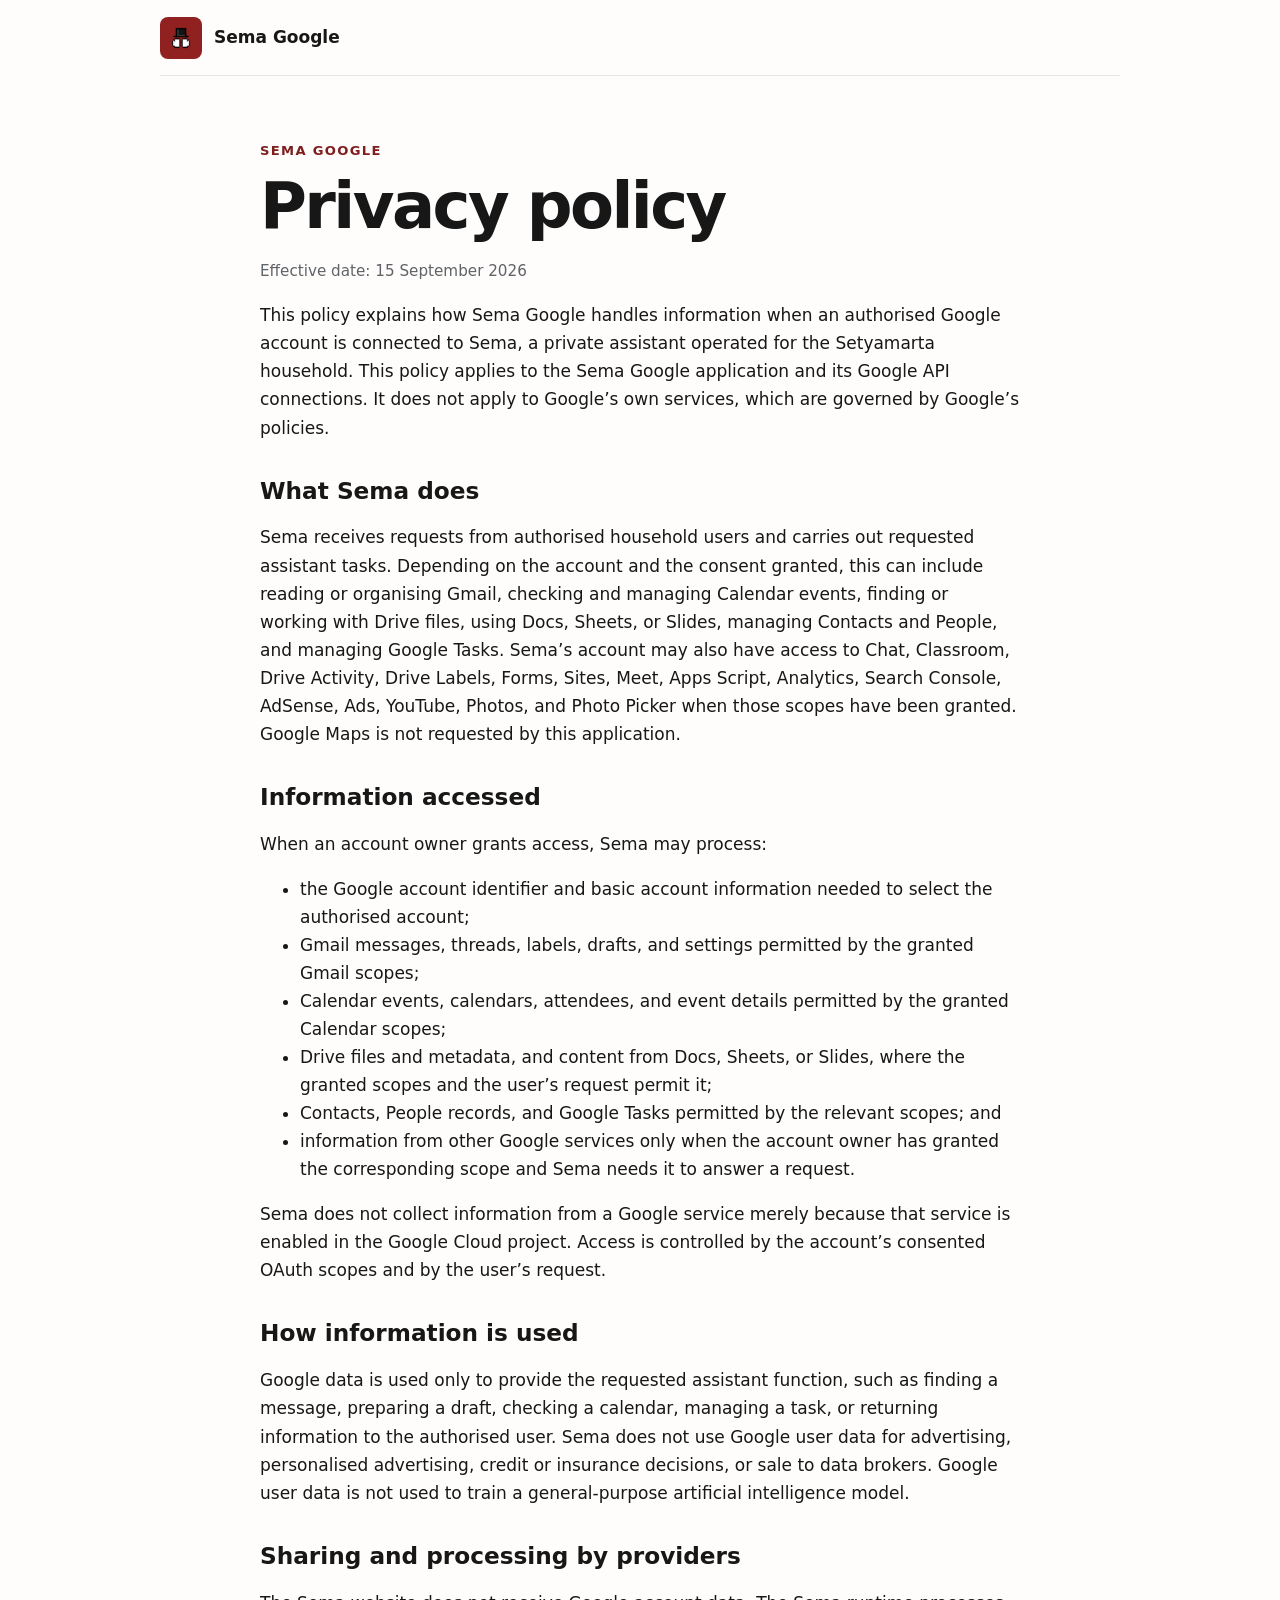
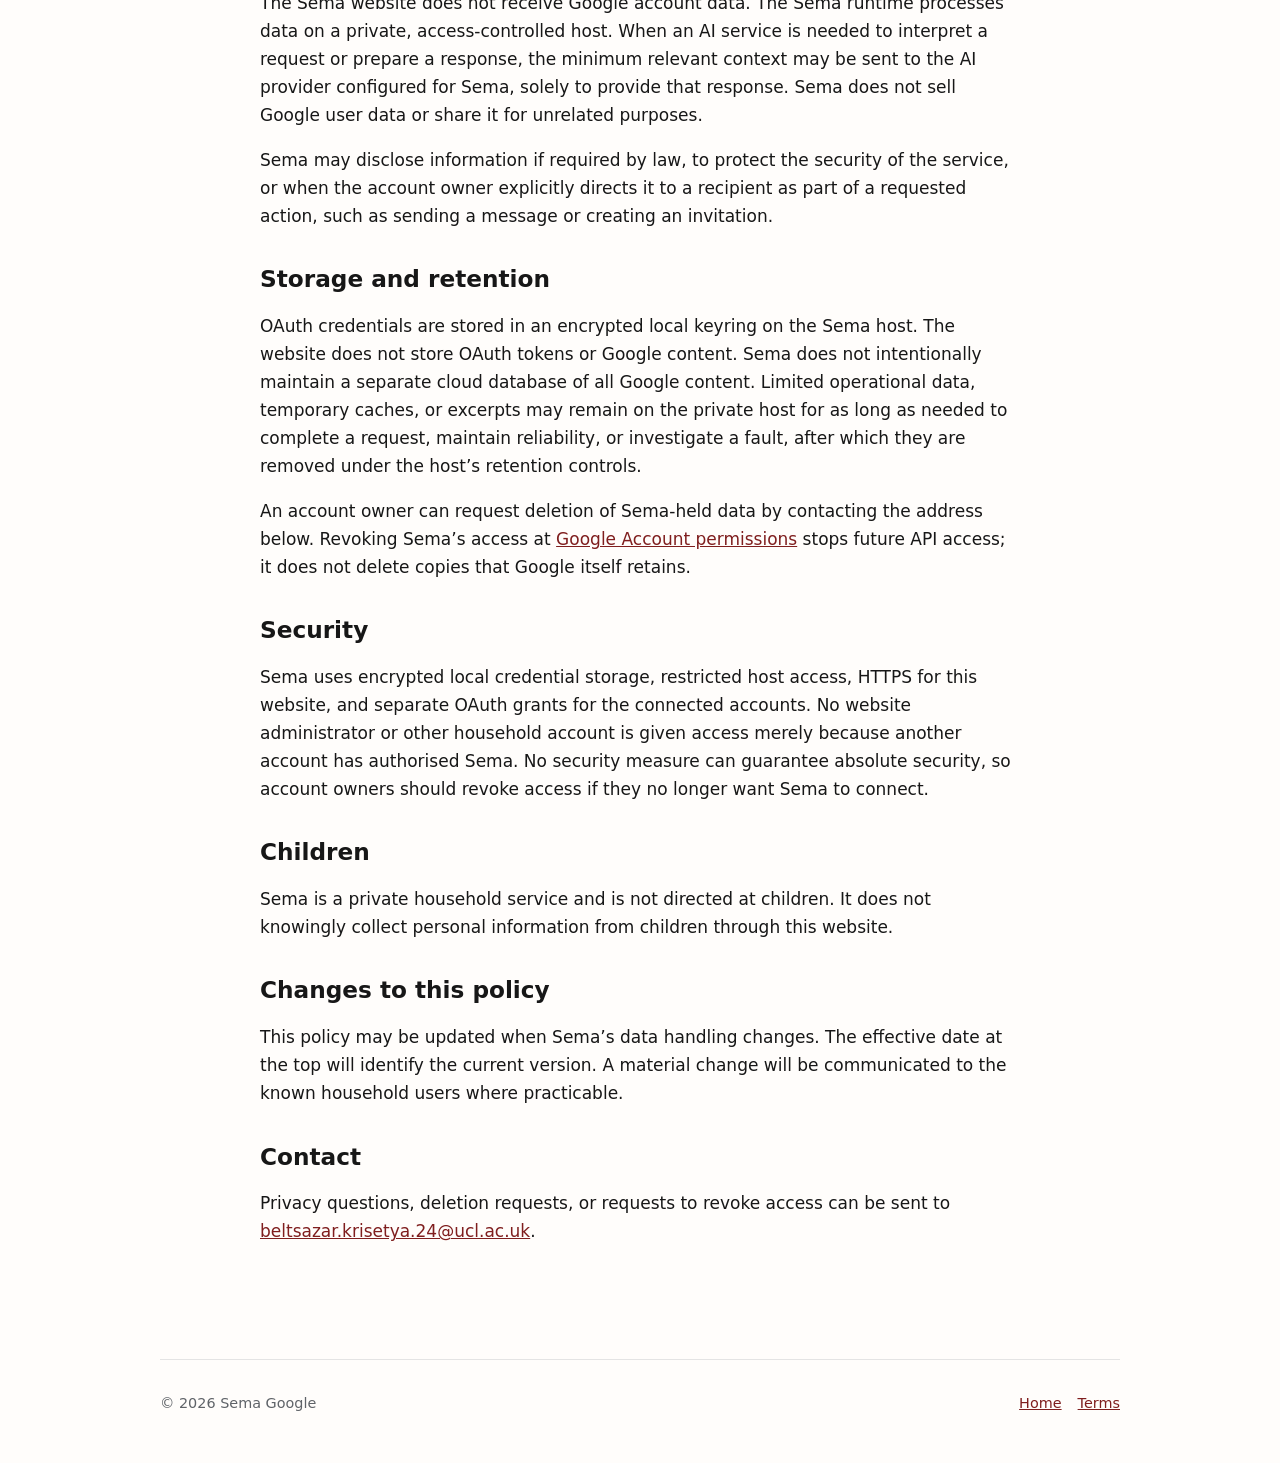
==== privacy.html @ 0a336ddd "Create Sema OAuth public information site" ====
<!doctype html>
<html lang="en-GB">
<head>
  <meta charset="utf-8">
  <meta name="viewport" content="width=device-width, initial-scale=1">
  <title>Privacy policy | Sema Google</title>
  <meta name="description" content="Privacy policy for Sema Google.">
  <link rel="icon" type="image/png" sizes="120x120" href="/sema-logo.png">
  <link rel="stylesheet" href="/styles.css">
</head>
<body>
  <header class="site-header">
    <a class="brand" href="/" aria-label="Sema Google home">
      <img src="/sema-logo.png" alt="Sema logo">
      <span>Sema Google</span>
    </a>
  </header>

  <main class="document">
    <p class="eyebrow">Sema Google</p>
    <h1>Privacy policy</h1>
    <p class="updated">Effective date: 15 September 2026</p>

    <p>This policy explains how Sema Google handles information when an authorised Google account is connected to Sema, a private assistant operated for the Setyamarta household. This policy applies to the Sema Google application and its Google API connections. It does not apply to Google’s own services, which are governed by Google’s policies.</p>

    <h2>What Sema does</h2>
    <p>Sema receives requests from authorised household users and carries out requested assistant tasks. Depending on the account and the consent granted, this can include reading or organising Gmail, checking and managing Calendar events, finding or working with Drive files, using Docs, Sheets, or Slides, managing Contacts and People, and managing Google Tasks. Sema’s account may also have access to Chat, Classroom, Drive Activity, Drive Labels, Forms, Sites, Meet, Apps Script, Analytics, Search Console, AdSense, Ads, YouTube, Photos, and Photo Picker when those scopes have been granted. Google Maps is not requested by this application.</p>

    <h2>Information accessed</h2>
    <p>When an account owner grants access, Sema may process:</p>
    <ul>
      <li>the Google account identifier and basic account information needed to select the authorised account;</li>
      <li>Gmail messages, threads, labels, drafts, and settings permitted by the granted Gmail scopes;</li>
      <li>Calendar events, calendars, attendees, and event details permitted by the granted Calendar scopes;</li>
      <li>Drive files and metadata, and content from Docs, Sheets, or Slides, where the granted scopes and the user’s request permit it;</li>
      <li>Contacts, People records, and Google Tasks permitted by the relevant scopes; and</li>
      <li>information from other Google services only when the account owner has granted the corresponding scope and Sema needs it to answer a request.</li>
    </ul>
    <p>Sema does not collect information from a Google service merely because that service is enabled in the Google Cloud project. Access is controlled by the account’s consented OAuth scopes and by the user’s request.</p>

    <h2>How information is used</h2>
    <p>Google data is used only to provide the requested assistant function, such as finding a message, preparing a draft, checking a calendar, managing a task, or returning information to the authorised user. Sema does not use Google user data for advertising, personalised advertising, credit or insurance decisions, or sale to data brokers. Google user data is not used to train a general-purpose artificial intelligence model.</p>

    <h2>Sharing and processing by providers</h2>
    <p>The Sema website does not receive Google account data. The Sema runtime processes data on a private, access-controlled host. When an AI service is needed to interpret a request or prepare a response, the minimum relevant context may be sent to the AI provider configured for Sema, solely to provide that response. Sema does not sell Google user data or share it for unrelated purposes.</p>
    <p>Sema may disclose information if required by law, to protect the security of the service, or when the account owner explicitly directs it to a recipient as part of a requested action, such as sending a message or creating an invitation.</p>

    <h2>Storage and retention</h2>
    <p>OAuth credentials are stored in an encrypted local keyring on the Sema host. The website does not store OAuth tokens or Google content. Sema does not intentionally maintain a separate cloud database of all Google content. Limited operational data, temporary caches, or excerpts may remain on the private host for as long as needed to complete a request, maintain reliability, or investigate a fault, after which they are removed under the host’s retention controls.</p>
    <p>An account owner can request deletion of Sema-held data by contacting the address below. Revoking Sema’s access at <a href="https://myaccount.google.com/permissions">Google Account permissions</a> stops future API access; it does not delete copies that Google itself retains.</p>

    <h2>Security</h2>
    <p>Sema uses encrypted local credential storage, restricted host access, HTTPS for this website, and separate OAuth grants for the connected accounts. No website administrator or other household account is given access merely because another account has authorised Sema. No security measure can guarantee absolute security, so account owners should revoke access if they no longer want Sema to connect.</p>

    <h2>Children</h2>
    <p>Sema is a private household service and is not directed at children. It does not knowingly collect personal information from children through this website.</p>

    <h2>Changes to this policy</h2>
    <p>This policy may be updated when Sema’s data handling changes. The effective date at the top will identify the current version. A material change will be communicated to the known household users where practicable.</p>

    <h2>Contact</h2>
    <p>Privacy questions, deletion requests, or requests to revoke access can be sent to <a href="mailto:beltsazar.krisetya.24@ucl.ac.uk">beltsazar.krisetya.24@ucl.ac.uk</a>.</p>
  </main>

  <footer class="site-footer">
    <span>© 2026 Sema Google</span>
    <nav aria-label="Footer">
      <a href="/">Home</a>
      <a href="/terms.html">Terms</a>
    </nav>
  </footer>
</body>
</html>
---- styles.css ----
:root {
  color-scheme: light;
  --ink: #171717;
  --muted: #5f6368;
  --line: #e4e4e4;
  --paper: #fffdfb;
  --panel: #f7f3f1;
  --accent: #a92727;
  --accent-dark: #7f1e1e;
}

* { box-sizing: border-box; }

body {
  margin: 0;
  color: var(--ink);
  background: var(--paper);
  font: 17px/1.65 system-ui, -apple-system, BlinkMacSystemFont, "Segoe UI", sans-serif;
}

a { color: var(--accent-dark); }
a:hover { color: var(--accent); }

.site-header,
.site-footer,
main {
  width: min(960px, calc(100% - 2rem));
  margin-inline: auto;
}

.site-header {
  display: flex;
  align-items: center;
  min-height: 76px;
  border-bottom: 1px solid var(--line);
}

.brand {
  display: inline-flex;
  align-items: center;
  gap: .75rem;
  color: var(--ink);
  font-weight: 700;
  text-decoration: none;
}

.brand img { width: 42px; height: 42px; border-radius: 8px; }

.hero { padding: 5rem 0 3rem; max-width: 760px; }
.hero-logo { width: 120px; height: 120px; border-radius: 18px; margin-bottom: 1.5rem; }
.eyebrow { margin: 0 0 .5rem; color: var(--accent-dark); font-size: .82rem; font-weight: 750; letter-spacing: .1em; text-transform: uppercase; }
h1, h2 { line-height: 1.15; }
h1 { max-width: 720px; margin: 0 0 1rem; font-size: clamp(2.5rem, 7vw, 4.75rem); letter-spacing: -.04em; }
h2 { margin-top: 0; font-size: 1.45rem; }
.lead { max-width: 680px; font-size: 1.35rem; line-height: 1.45; }

.actions { display: flex; flex-wrap: wrap; gap: .75rem; margin-top: 2rem; }
.button {
  display: inline-block;
  padding: .65rem 1rem;
  border: 1px solid var(--accent-dark);
  border-radius: 999px;
  color: var(--accent-dark);
  text-decoration: none;
}
.button.primary { color: #fff; background: var(--accent-dark); }
.button:hover { color: #fff; background: var(--accent); }

.card {
  margin: 1rem 0;
  padding: 1.5rem;
  border: 1px solid var(--line);
  border-radius: 14px;
  background: var(--panel);
}

.document { max-width: 760px; padding: 4rem 0; }
.document h1 { font-size: clamp(2.3rem, 6vw, 4rem); }
.document h2 { margin-top: 2.25rem; }
.updated { color: var(--muted); font-size: .95rem; }

.site-footer {
  display: flex;
  justify-content: space-between;
  gap: 1rem;
  padding: 2rem 0 3rem;
  margin-top: 2rem;
  border-top: 1px solid var(--line);
  color: var(--muted);
  font-size: .9rem;
}
.site-footer nav { display: flex; gap: 1rem; }

@media (max-width: 600px) {
  body { font-size: 16px; }
  .hero { padding-top: 3.5rem; }
  .site-footer { display: block; }
  .site-footer nav { margin-top: .75rem; }
}
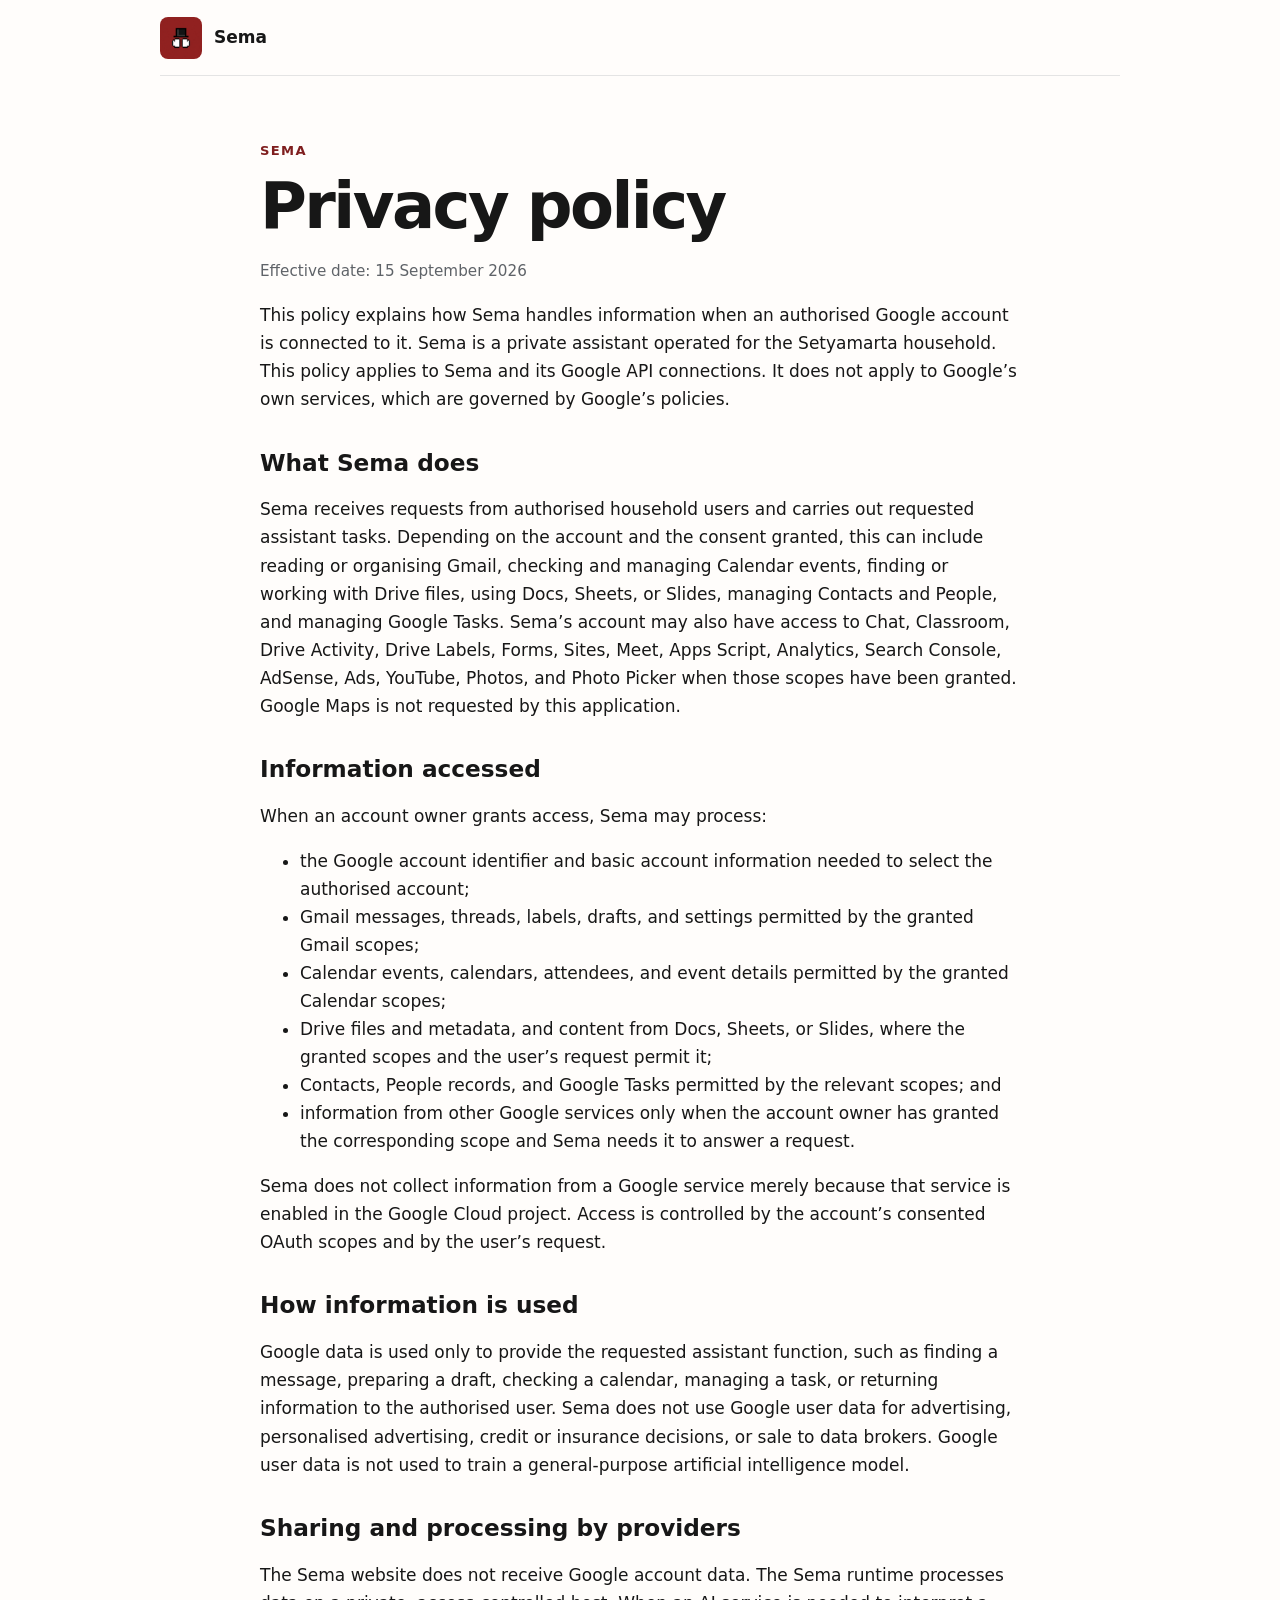
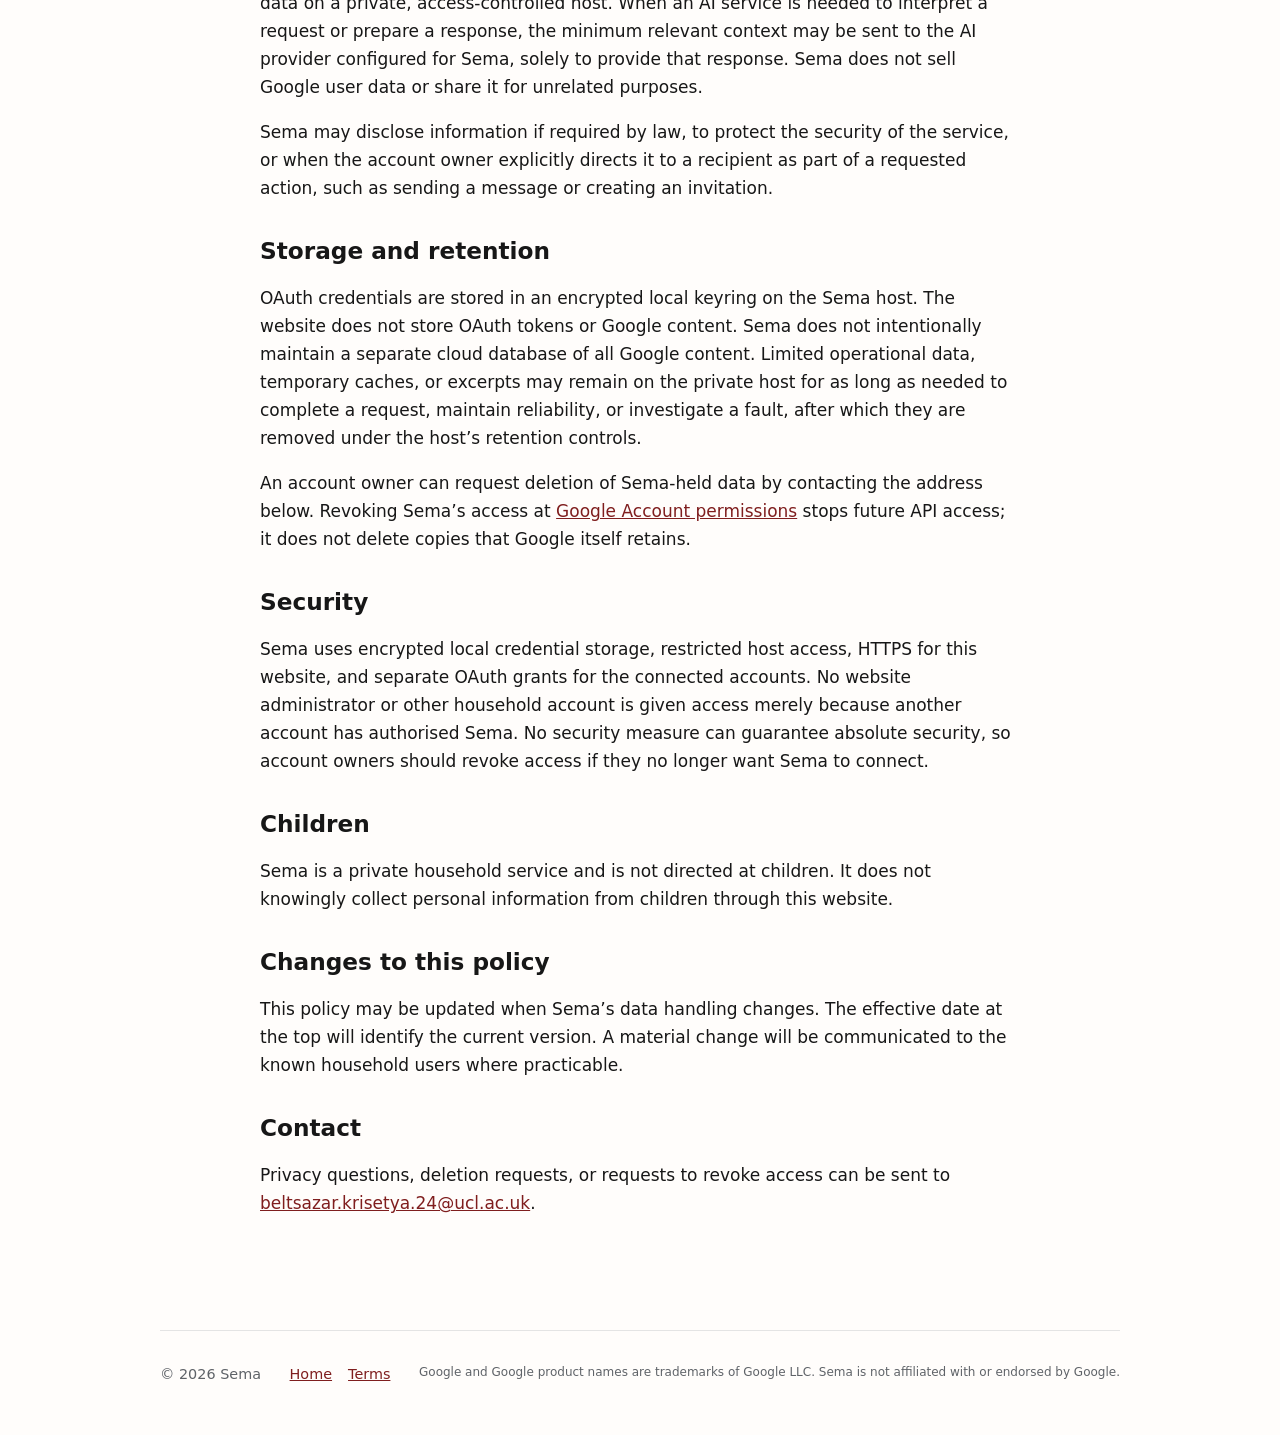
==== commit 5f273ee1: "refine Sema branding for Google review" ====
--- a/privacy.html
+++ b/privacy.html
@@ -3,25 +3,25 @@
 <head>
   <meta charset="utf-8">
   <meta name="viewport" content="width=device-width, initial-scale=1">
-  <title>Privacy policy | Sema Google</title>
-  <meta name="description" content="Privacy policy for Sema Google.">
+  <title>Privacy policy | Sema</title>
+  <meta name="description" content="Privacy policy for Sema.">
   <link rel="icon" type="image/png" sizes="120x120" href="/sema-logo.png">
   <link rel="stylesheet" href="/styles.css">
 </head>
 <body>
   <header class="site-header">
-    <a class="brand" href="/" aria-label="Sema Google home">
+    <a class="brand" href="/" aria-label="Sema home">
       <img src="/sema-logo.png" alt="Sema logo">
-      <span>Sema Google</span>
+      <span>Sema</span>
     </a>
   </header>
 
   <main class="document">
-    <p class="eyebrow">Sema Google</p>
+    <p class="eyebrow">Sema</p>
     <h1>Privacy policy</h1>
     <p class="updated">Effective date: 15 September 2026</p>
 
-    <p>This policy explains how Sema Google handles information when an authorised Google account is connected to Sema, a private assistant operated for the Setyamarta household. This policy applies to the Sema Google application and its Google API connections. It does not apply to Google’s own services, which are governed by Google’s policies.</p>
+    <p>This policy explains how Sema handles information when an authorised Google account is connected to it. Sema is a private assistant operated for the Setyamarta household. This policy applies to Sema and its Google API connections. It does not apply to Google’s own services, which are governed by Google’s policies.</p>
 
     <h2>What Sema does</h2>
     <p>Sema receives requests from authorised household users and carries out requested assistant tasks. Depending on the account and the consent granted, this can include reading or organising Gmail, checking and managing Calendar events, finding or working with Drive files, using Docs, Sheets, or Slides, managing Contacts and People, and managing Google Tasks. Sema’s account may also have access to Chat, Classroom, Drive Activity, Drive Labels, Forms, Sites, Meet, Apps Script, Analytics, Search Console, AdSense, Ads, YouTube, Photos, and Photo Picker when those scopes have been granted. Google Maps is not requested by this application.</p>
@@ -63,11 +63,12 @@
   </main>
 
   <footer class="site-footer">
-    <span>© 2026 Sema Google</span>
+    <span>© 2026 Sema</span>
     <nav aria-label="Footer">
       <a href="/">Home</a>
       <a href="/terms.html">Terms</a>
     </nav>
+    <small>Google and Google product names are trademarks of Google LLC. Sema is not affiliated with or endorsed by Google.</small>
   </footer>
 </body>
 </html>
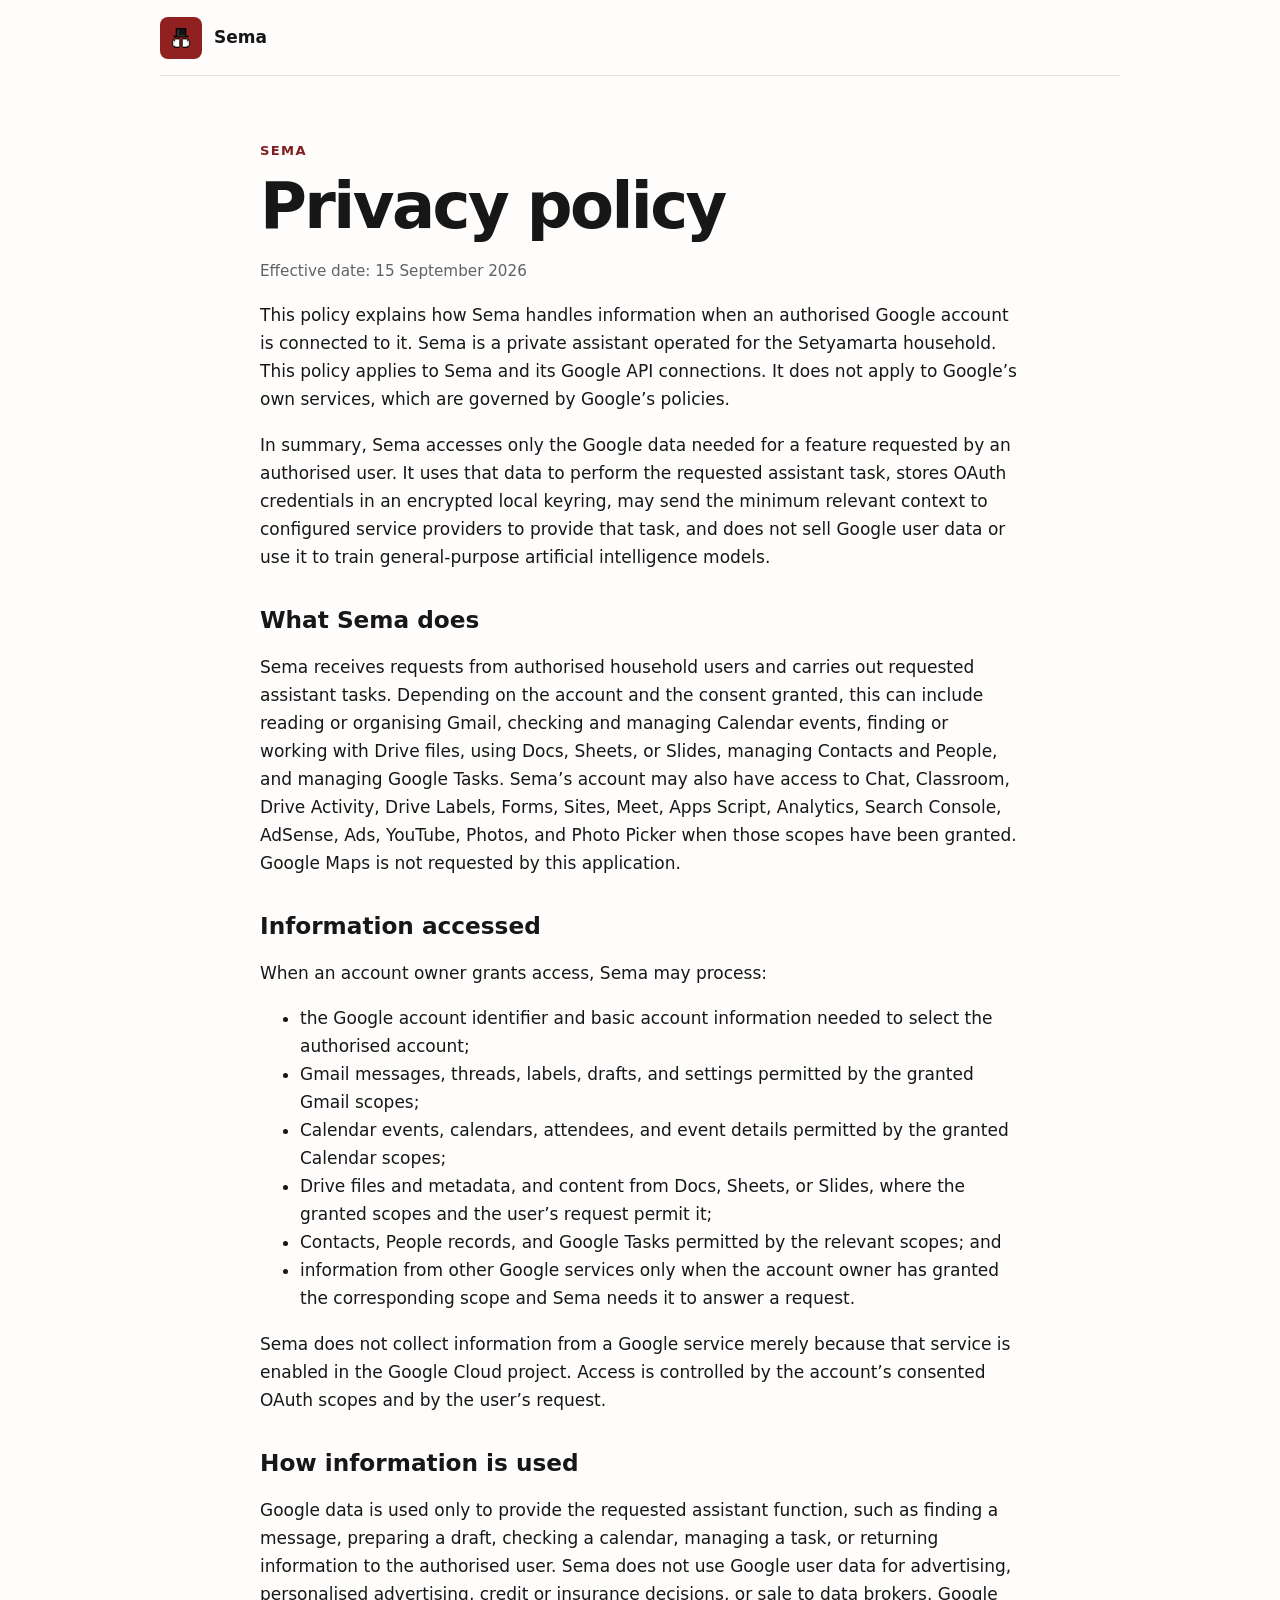
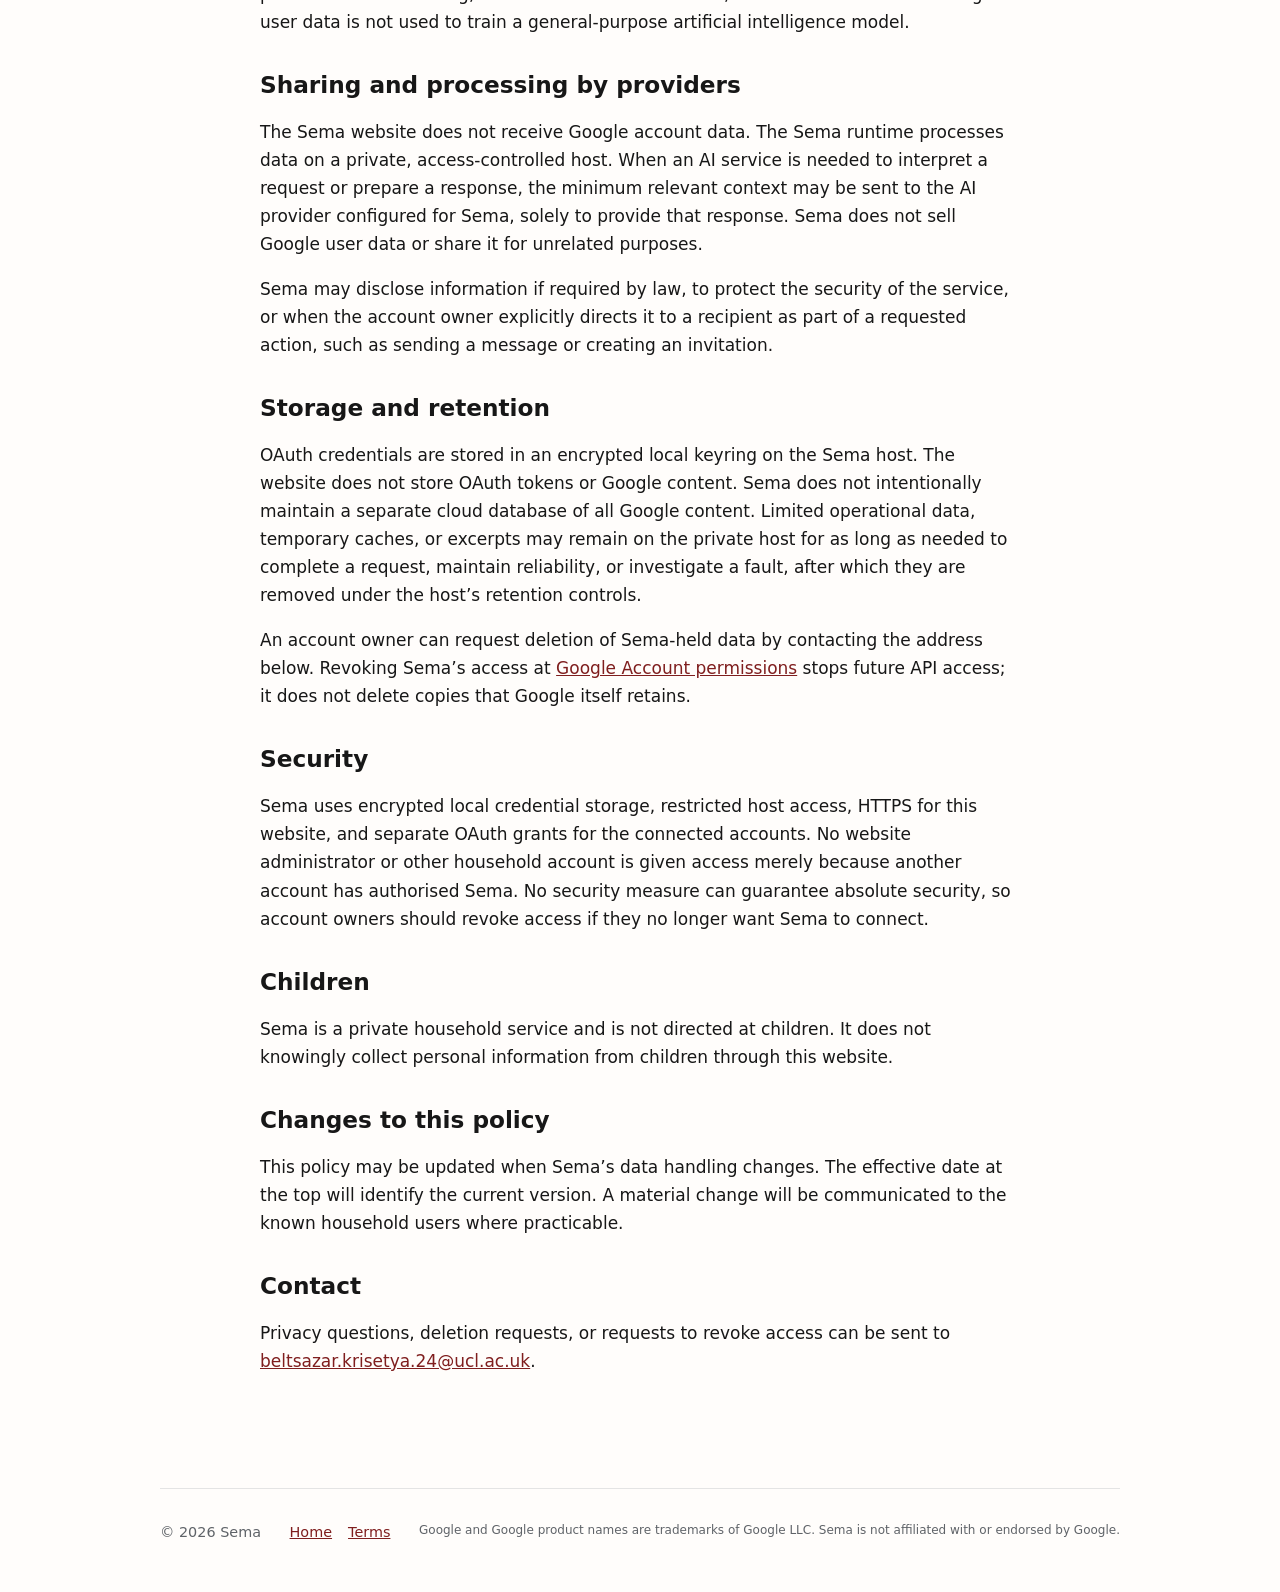
==== commit 1518c859: "clarify public app purpose and data use" ====
--- a/privacy.html
+++ b/privacy.html
@@ -22,6 +22,7 @@
     <p class="updated">Effective date: 15 September 2026</p>
 
     <p>This policy explains how Sema handles information when an authorised Google account is connected to it. Sema is a private assistant operated for the Setyamarta household. This policy applies to Sema and its Google API connections. It does not apply to Google’s own services, which are governed by Google’s policies.</p>
+    <p>In summary, Sema accesses only the Google data needed for a feature requested by an authorised user. It uses that data to perform the requested assistant task, stores OAuth credentials in an encrypted local keyring, may send the minimum relevant context to configured service providers to provide that task, and does not sell Google user data or use it to train general-purpose artificial intelligence models.</p>
 
     <h2>What Sema does</h2>
     <p>Sema receives requests from authorised household users and carries out requested assistant tasks. Depending on the account and the consent granted, this can include reading or organising Gmail, checking and managing Calendar events, finding or working with Drive files, using Docs, Sheets, or Slides, managing Contacts and People, and managing Google Tasks. Sema’s account may also have access to Chat, Classroom, Drive Activity, Drive Labels, Forms, Sites, Meet, Apps Script, Analytics, Search Console, AdSense, Ads, YouTube, Photos, and Photo Picker when those scopes have been granted. Google Maps is not requested by this application.</p>
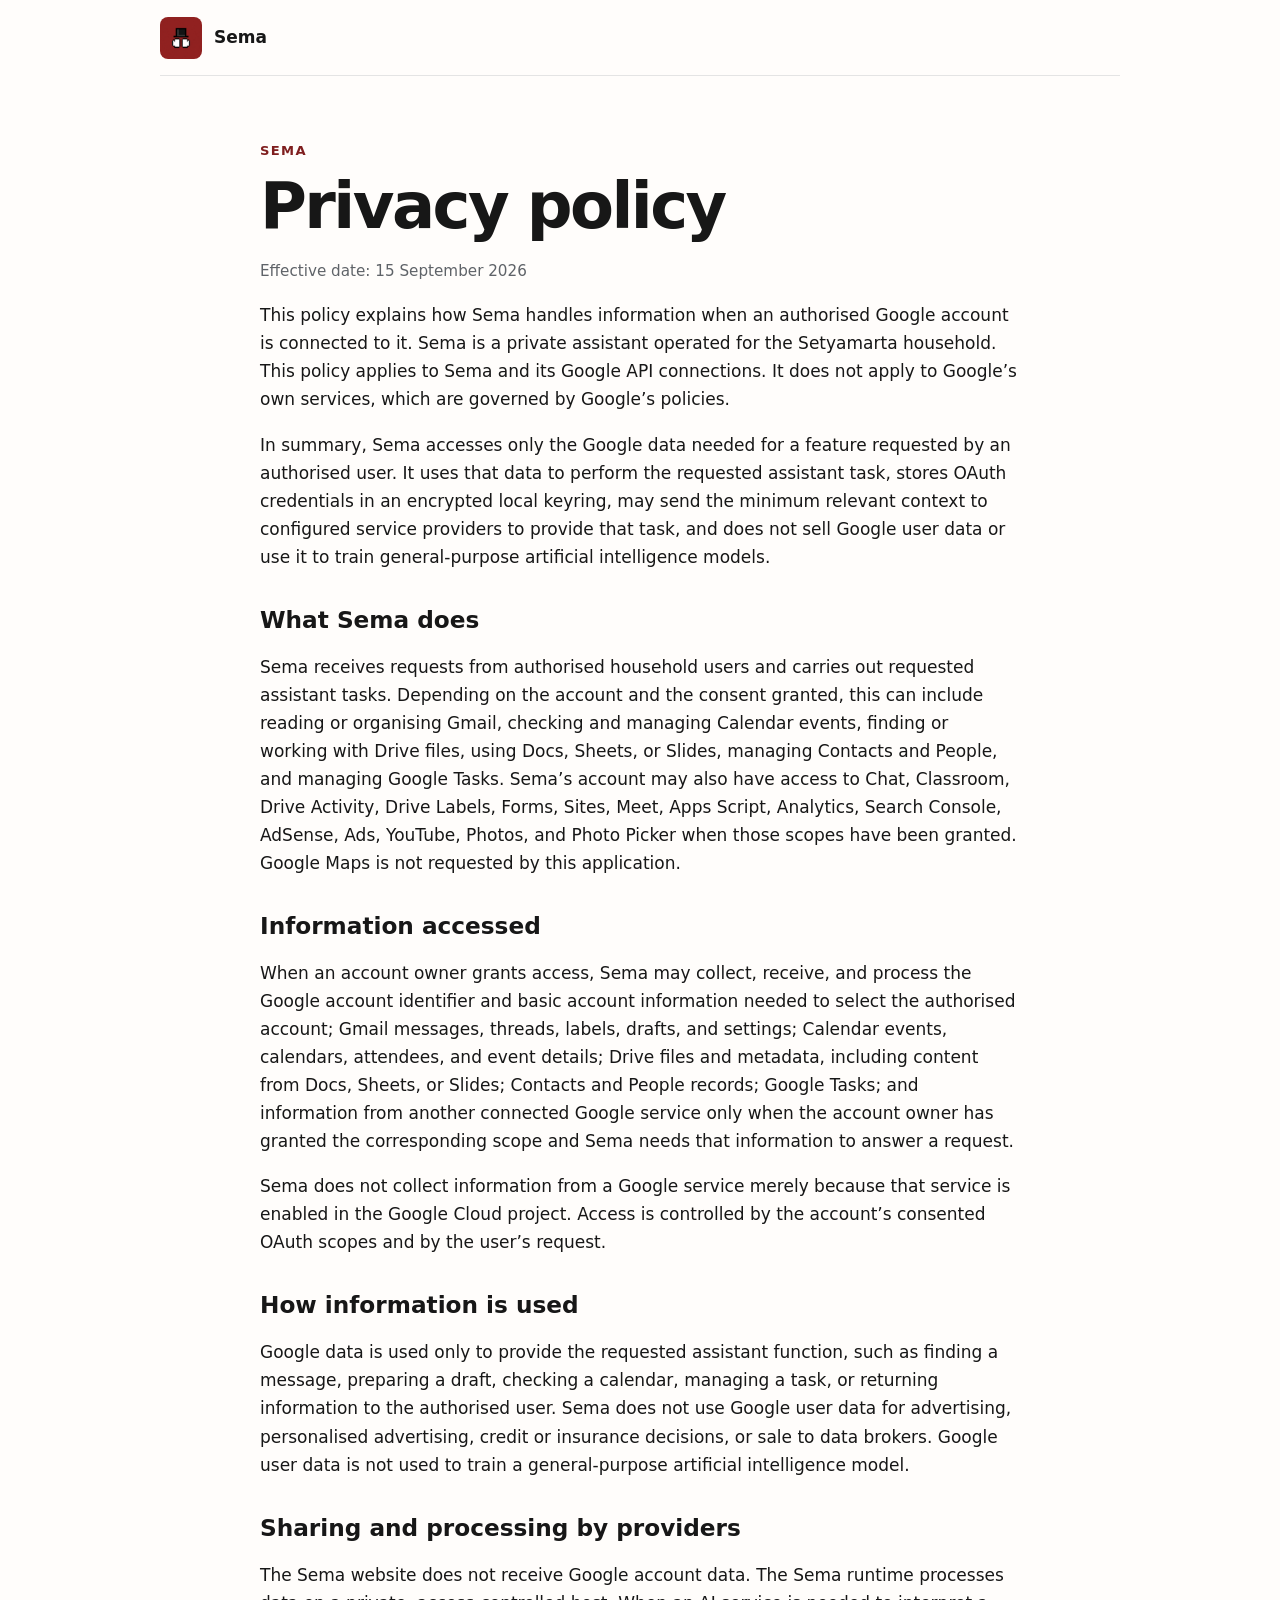
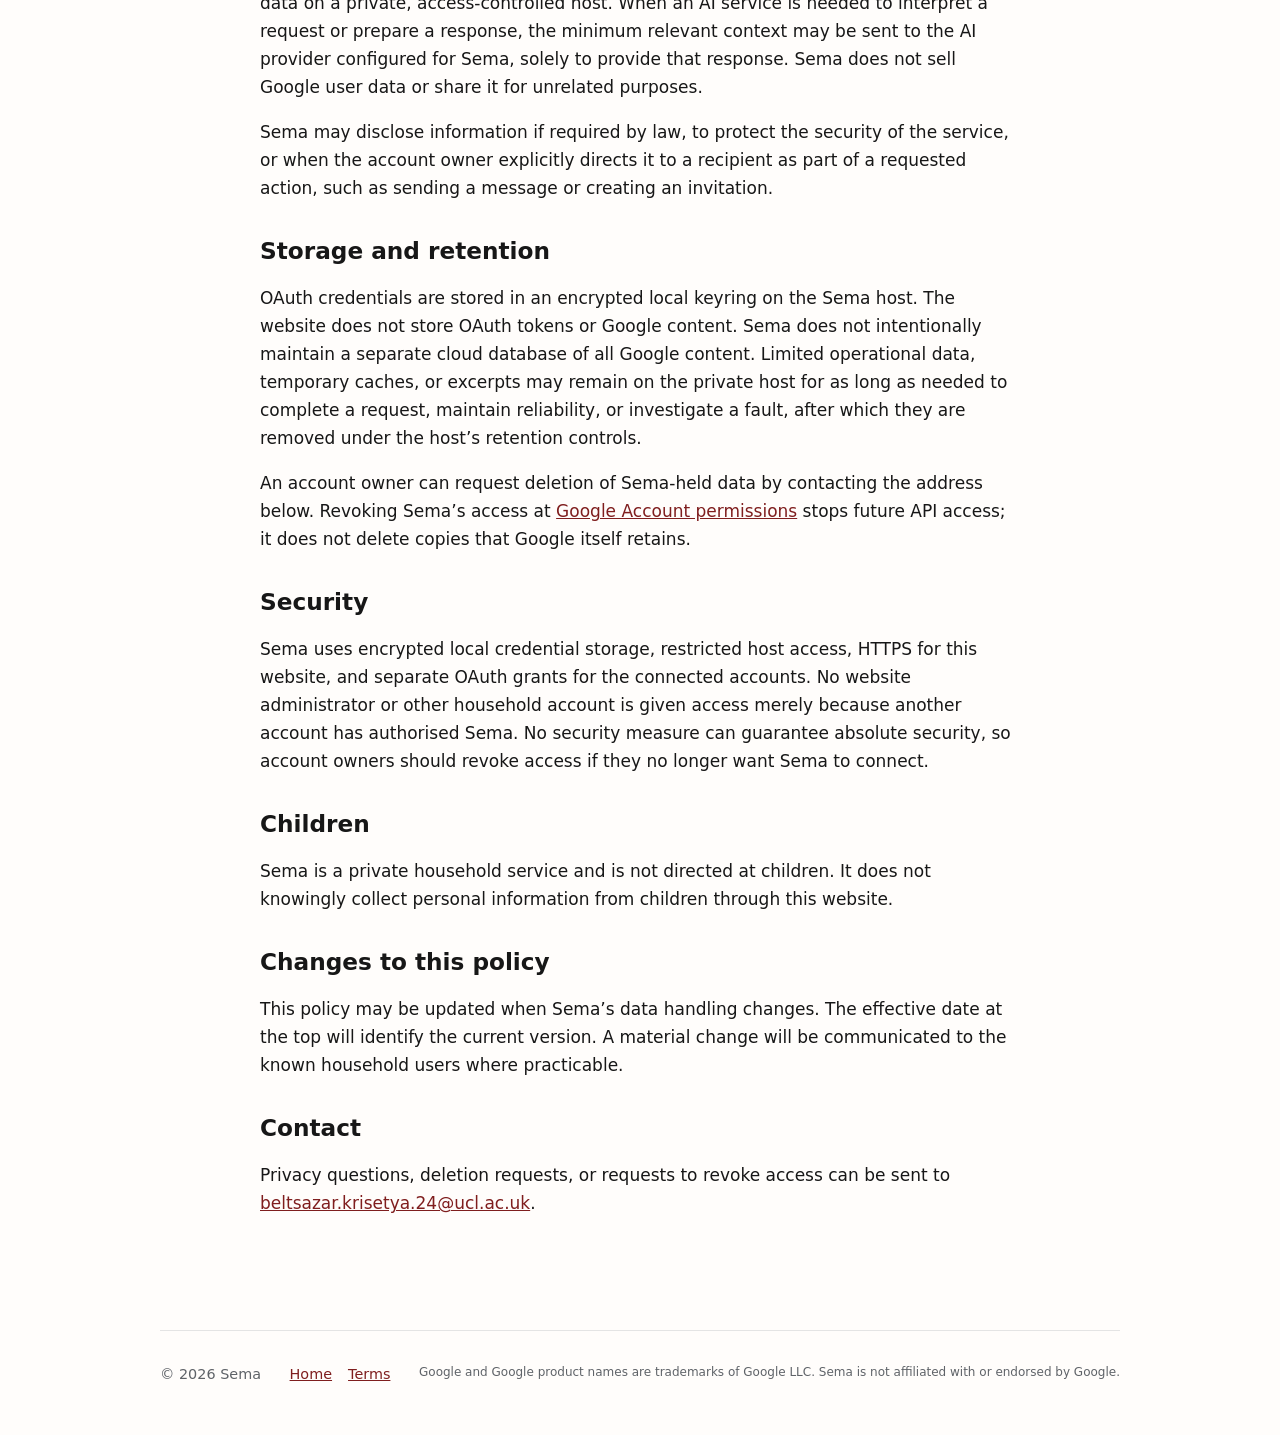
==== commit 7dbecfb7: "make privacy data categories explicit" ====
--- a/privacy.html
+++ b/privacy.html
@@ -28,15 +28,7 @@
     <p>Sema receives requests from authorised household users and carries out requested assistant tasks. Depending on the account and the consent granted, this can include reading or organising Gmail, checking and managing Calendar events, finding or working with Drive files, using Docs, Sheets, or Slides, managing Contacts and People, and managing Google Tasks. Sema’s account may also have access to Chat, Classroom, Drive Activity, Drive Labels, Forms, Sites, Meet, Apps Script, Analytics, Search Console, AdSense, Ads, YouTube, Photos, and Photo Picker when those scopes have been granted. Google Maps is not requested by this application.</p>
 
     <h2>Information accessed</h2>
-    <p>When an account owner grants access, Sema may process:</p>
-    <ul>
-      <li>the Google account identifier and basic account information needed to select the authorised account;</li>
-      <li>Gmail messages, threads, labels, drafts, and settings permitted by the granted Gmail scopes;</li>
-      <li>Calendar events, calendars, attendees, and event details permitted by the granted Calendar scopes;</li>
-      <li>Drive files and metadata, and content from Docs, Sheets, or Slides, where the granted scopes and the user’s request permit it;</li>
-      <li>Contacts, People records, and Google Tasks permitted by the relevant scopes; and</li>
-      <li>information from other Google services only when the account owner has granted the corresponding scope and Sema needs it to answer a request.</li>
-    </ul>
+    <p>When an account owner grants access, Sema may collect, receive, and process the Google account identifier and basic account information needed to select the authorised account; Gmail messages, threads, labels, drafts, and settings; Calendar events, calendars, attendees, and event details; Drive files and metadata, including content from Docs, Sheets, or Slides; Contacts and People records; Google Tasks; and information from another connected Google service only when the account owner has granted the corresponding scope and Sema needs that information to answer a request.</p>
     <p>Sema does not collect information from a Google service merely because that service is enabled in the Google Cloud project. Access is controlled by the account’s consented OAuth scopes and by the user’s request.</p>
 
     <h2>How information is used</h2>
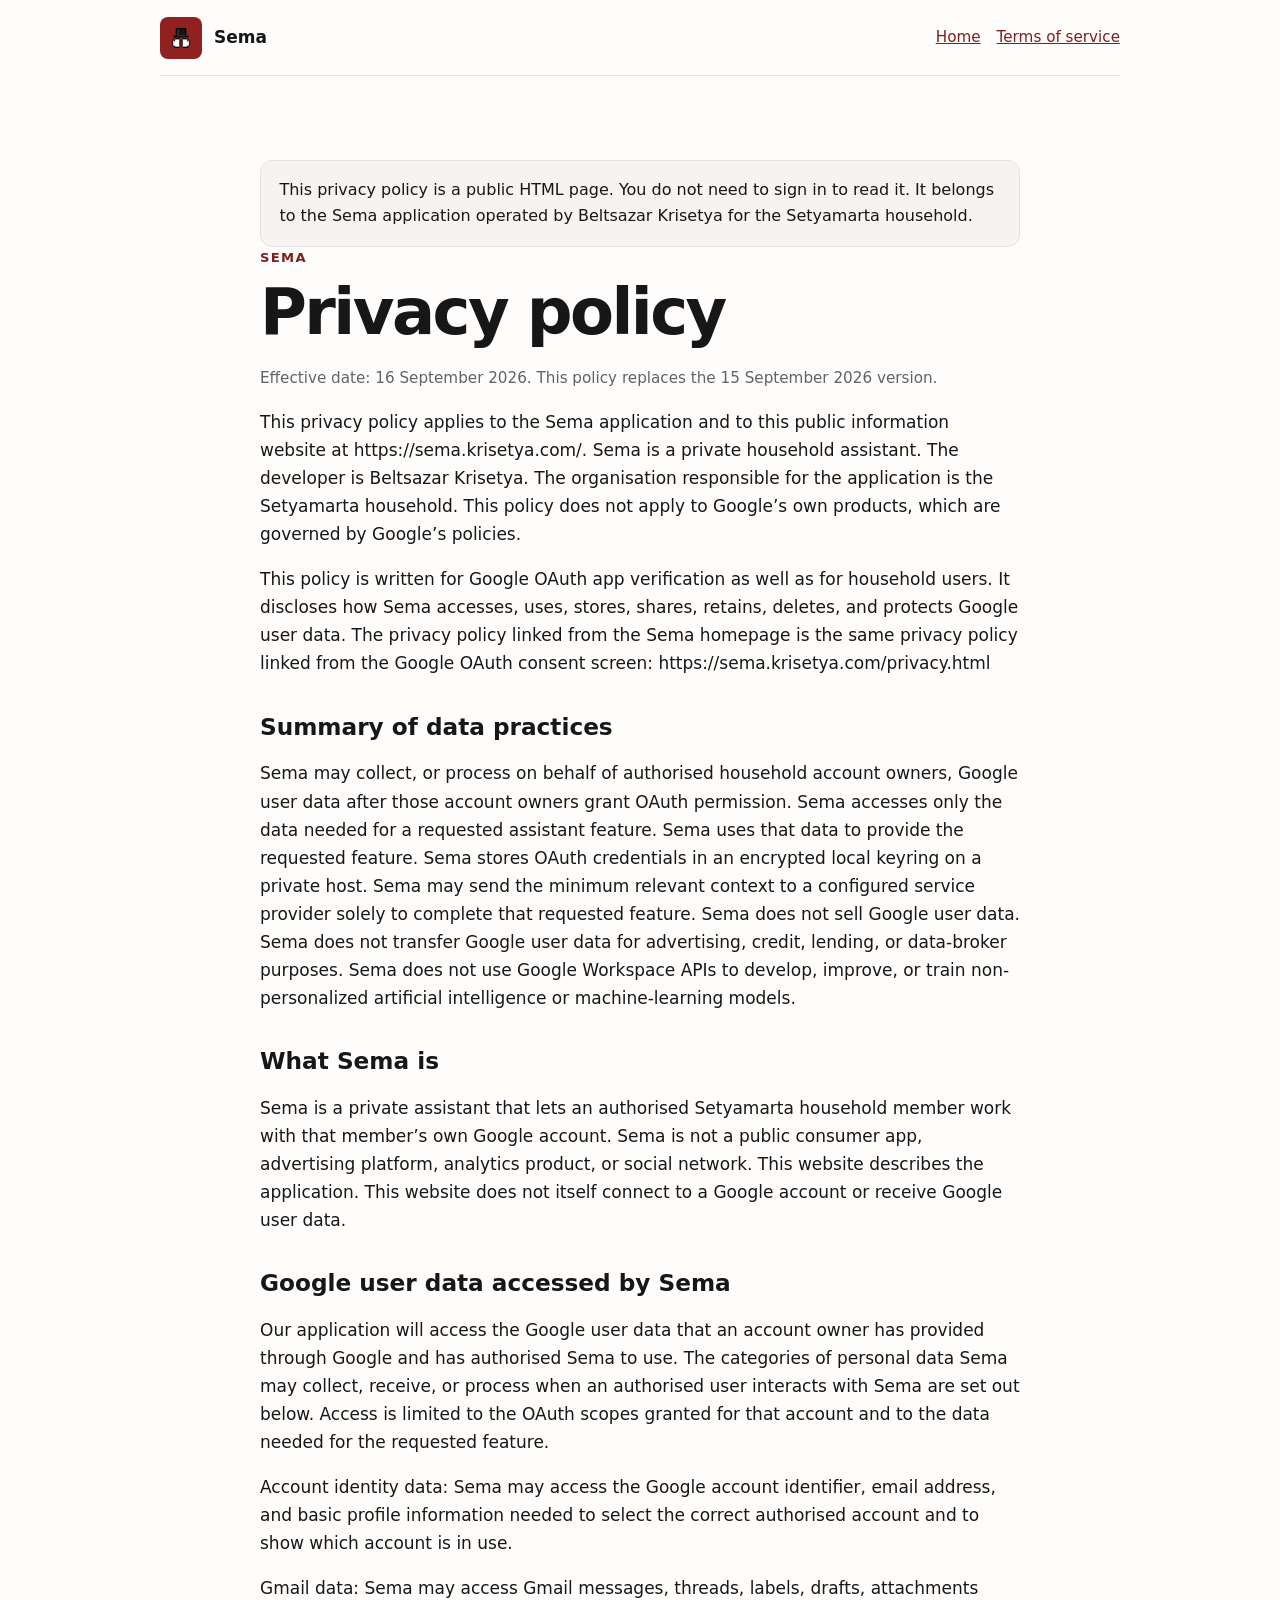
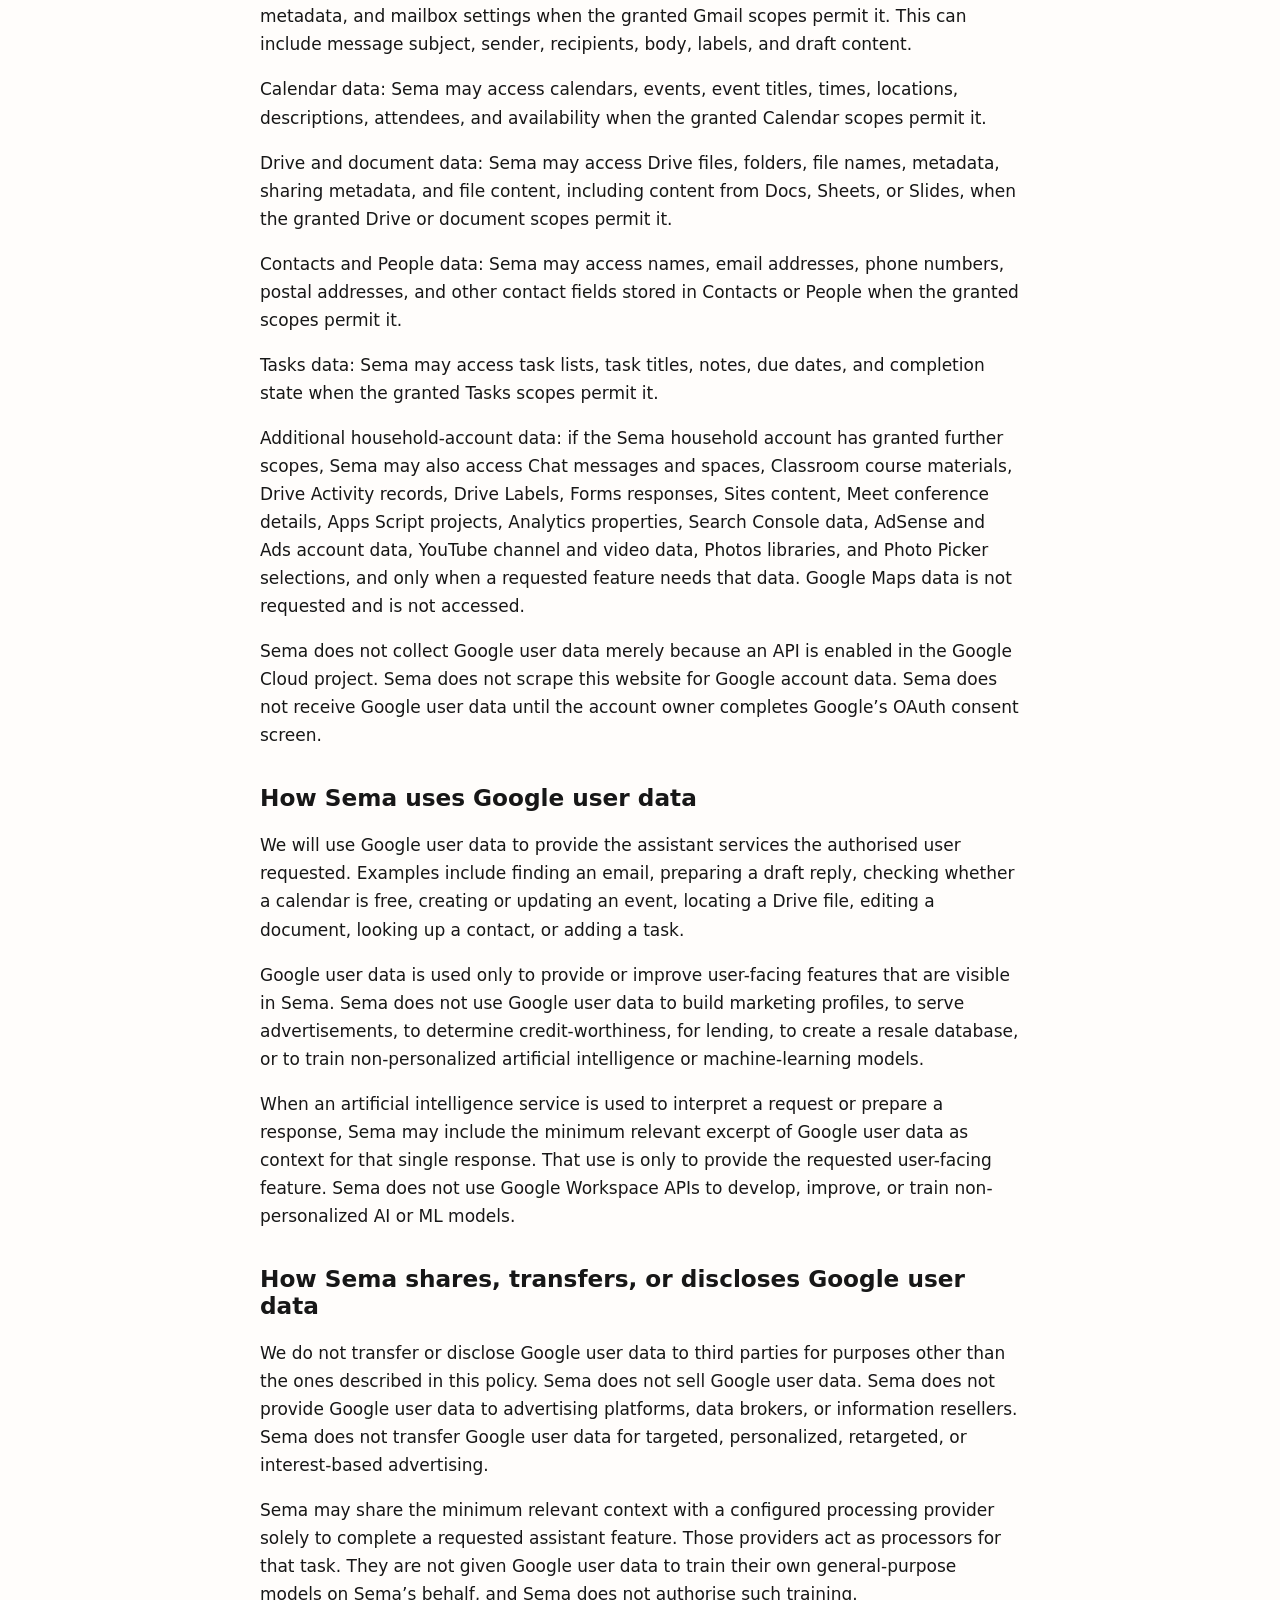
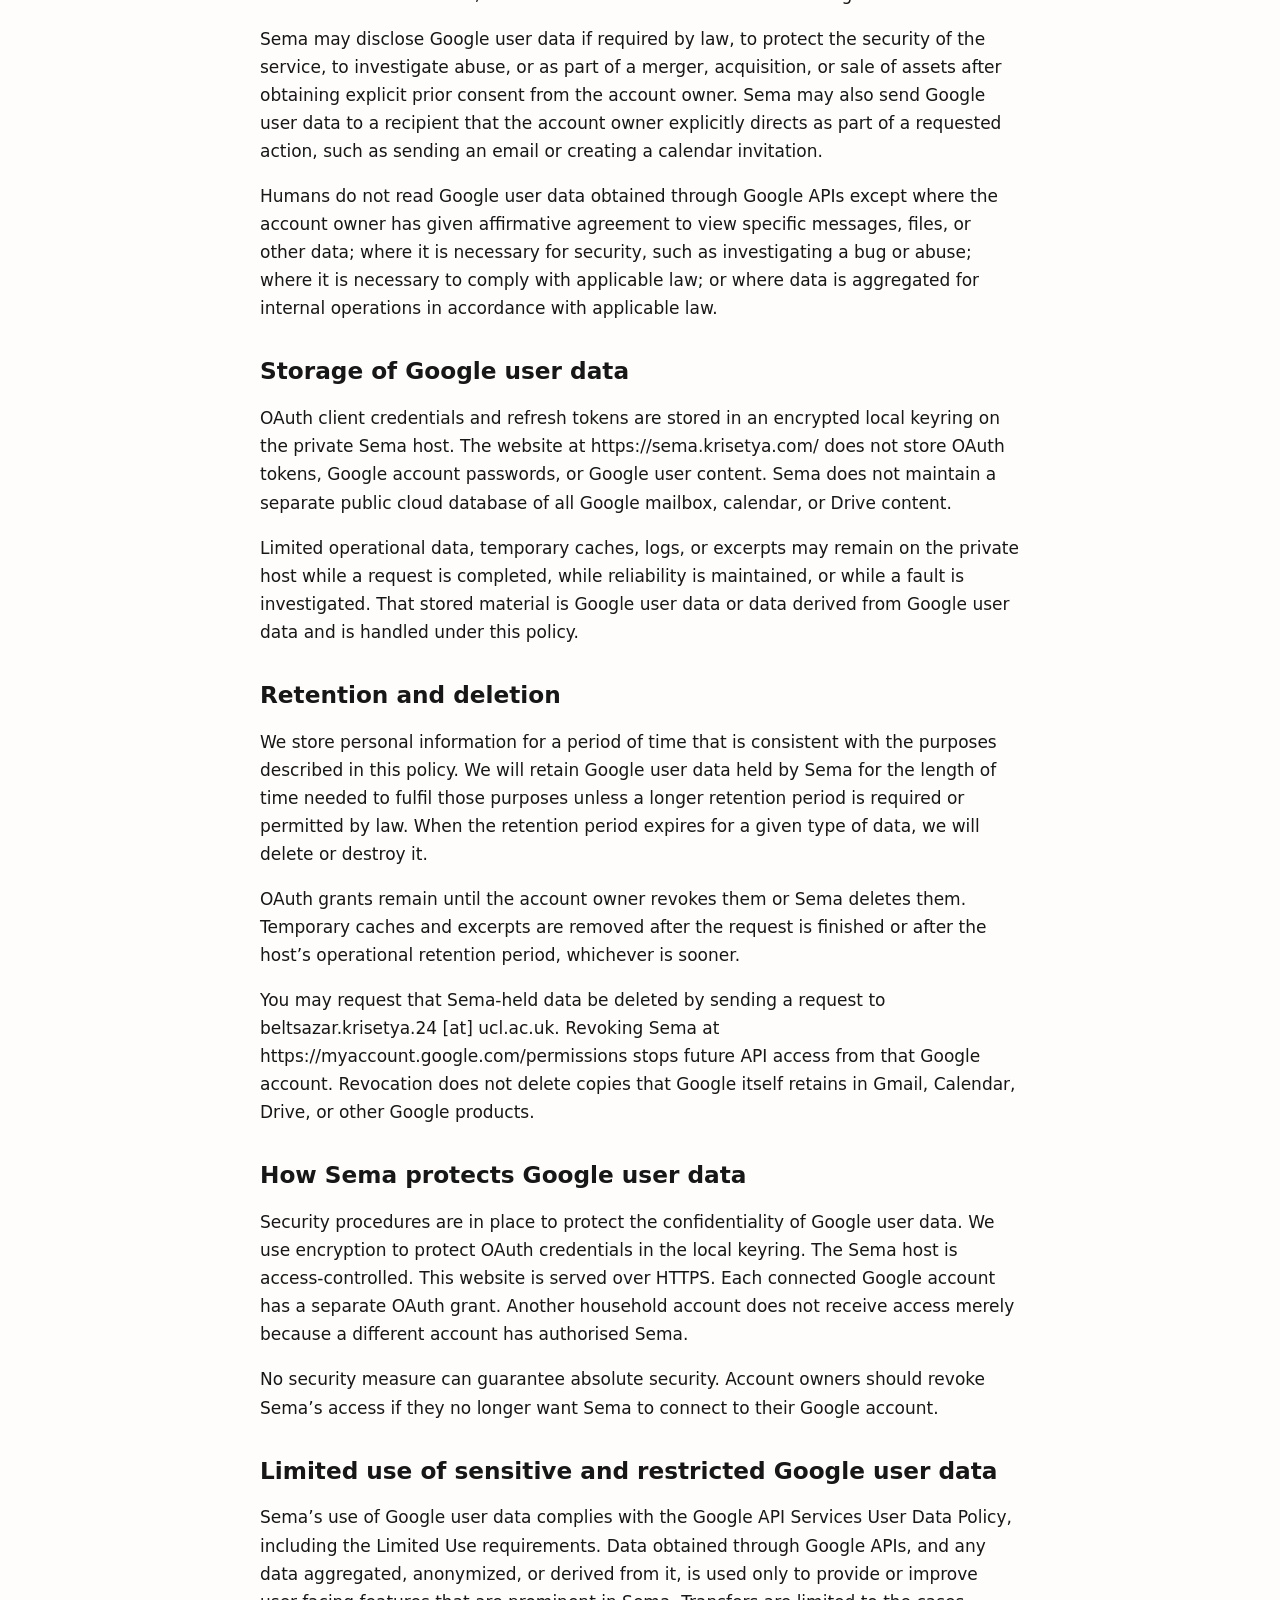
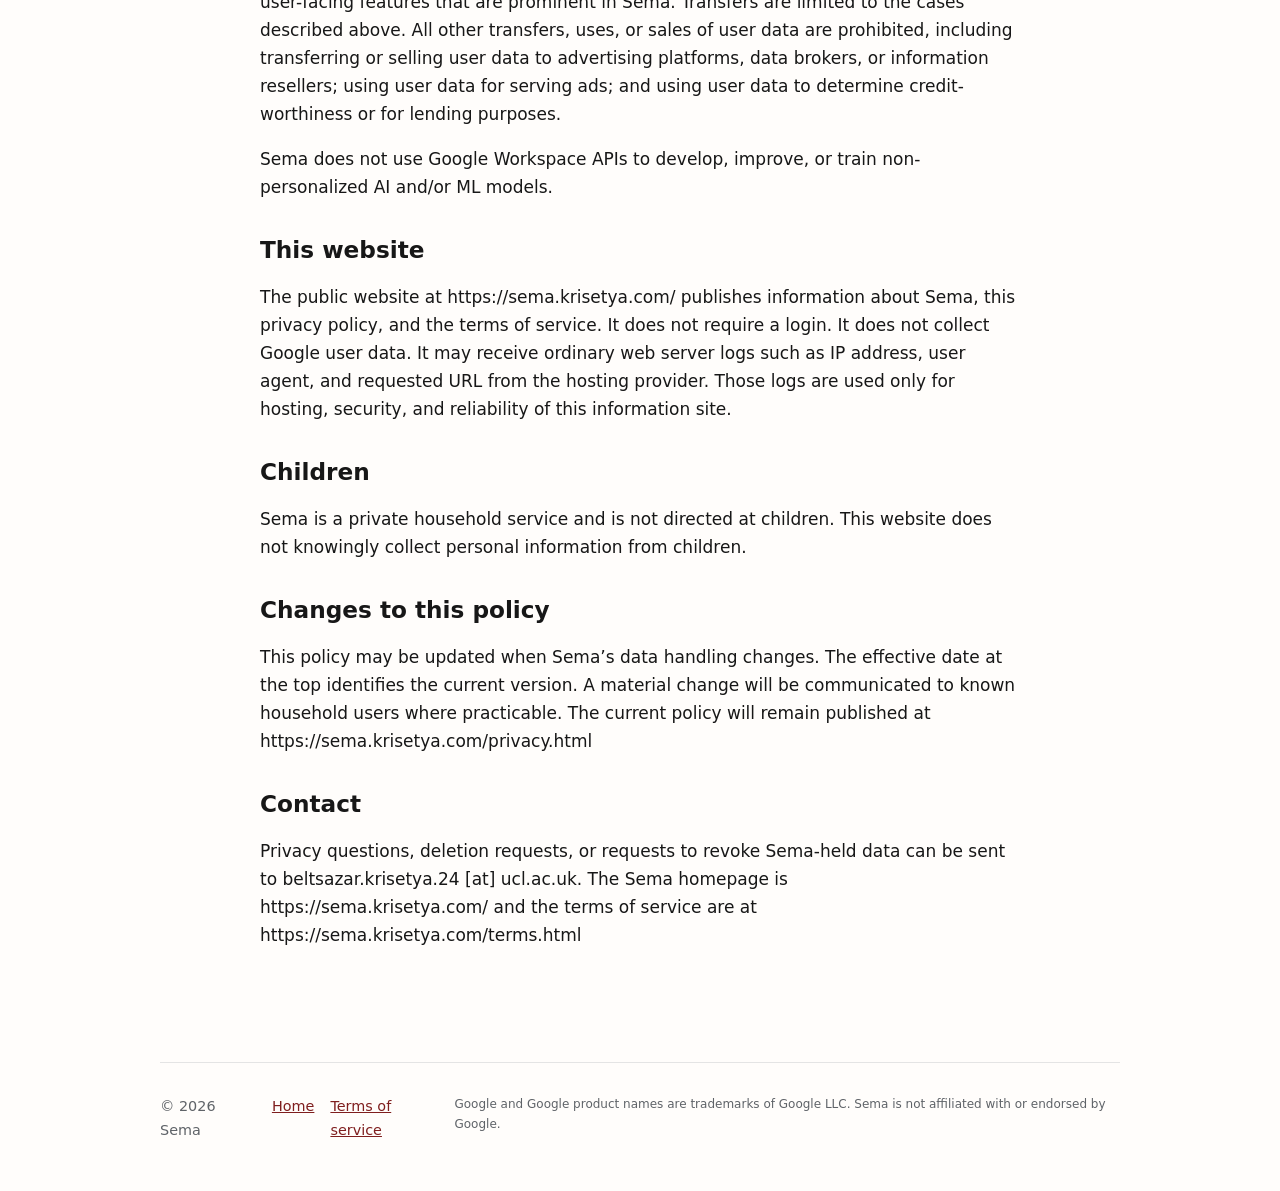
==== commit b33a2b81: "expand public Sema pages for Google review" ====
--- a/privacy.html
+++ b/privacy.html
@@ -4,7 +4,8 @@
   <meta charset="utf-8">
   <meta name="viewport" content="width=device-width, initial-scale=1">
   <title>Privacy policy | Sema</title>
-  <meta name="description" content="Privacy policy for Sema.">
+  <meta name="description" content="Privacy policy for Sema, a private household assistant. This page explains the Google user data Sema accesses, uses, stores, shares, retains, deletes, and protects.">
+  <meta name="robots" content="index,follow">
   <link rel="icon" type="image/png" sizes="120x120" href="/sema-logo.png">
   <link rel="stylesheet" href="/styles.css">
 </head>
@@ -14,52 +15,85 @@
       <img src="/sema-logo.png" alt="Sema logo">
       <span>Sema</span>
     </a>
+    <nav aria-label="Primary">
+      <a href="/">Home</a>
+      <a href="/terms.html">Terms of service</a>
+    </nav>
   </header>
 
   <main class="document">
+    <p class="notice">This privacy policy is a public HTML page. You do not need to sign in to read it. It belongs to the Sema application operated by Beltsazar Krisetya for the Setyamarta household.</p>
     <p class="eyebrow">Sema</p>
     <h1>Privacy policy</h1>
-    <p class="updated">Effective date: 15 September 2026</p>
+    <p class="updated">Effective date: 16 September 2026. This policy replaces the 15 September 2026 version.</p>
 
-    <p>This policy explains how Sema handles information when an authorised Google account is connected to it. Sema is a private assistant operated for the Setyamarta household. This policy applies to Sema and its Google API connections. It does not apply to Google’s own services, which are governed by Google’s policies.</p>
-    <p>In summary, Sema accesses only the Google data needed for a feature requested by an authorised user. It uses that data to perform the requested assistant task, stores OAuth credentials in an encrypted local keyring, may send the minimum relevant context to configured service providers to provide that task, and does not sell Google user data or use it to train general-purpose artificial intelligence models.</p>
+    <p>This privacy policy applies to the Sema application and to this public information website at https://sema.krisetya.com/. Sema is a private household assistant. The developer is Beltsazar Krisetya. The organisation responsible for the application is the Setyamarta household. This policy does not apply to Google’s own products, which are governed by Google’s policies.</p>
 
-    <h2>What Sema does</h2>
-    <p>Sema receives requests from authorised household users and carries out requested assistant tasks. Depending on the account and the consent granted, this can include reading or organising Gmail, checking and managing Calendar events, finding or working with Drive files, using Docs, Sheets, or Slides, managing Contacts and People, and managing Google Tasks. Sema’s account may also have access to Chat, Classroom, Drive Activity, Drive Labels, Forms, Sites, Meet, Apps Script, Analytics, Search Console, AdSense, Ads, YouTube, Photos, and Photo Picker when those scopes have been granted. Google Maps is not requested by this application.</p>
+    <p>This policy is written for Google OAuth app verification as well as for household users. It discloses how Sema accesses, uses, stores, shares, retains, deletes, and protects Google user data. The privacy policy linked from the Sema homepage is the same privacy policy linked from the Google OAuth consent screen: https://sema.krisetya.com/privacy.html</p>
 
-    <h2>Information accessed</h2>
-    <p>When an account owner grants access, Sema may collect, receive, and process the Google account identifier and basic account information needed to select the authorised account; Gmail messages, threads, labels, drafts, and settings; Calendar events, calendars, attendees, and event details; Drive files and metadata, including content from Docs, Sheets, or Slides; Contacts and People records; Google Tasks; and information from another connected Google service only when the account owner has granted the corresponding scope and Sema needs that information to answer a request.</p>
-    <p>Sema does not collect information from a Google service merely because that service is enabled in the Google Cloud project. Access is controlled by the account’s consented OAuth scopes and by the user’s request.</p>
+    <h2>Summary of data practices</h2>
+    <p>Sema may collect, or process on behalf of authorised household account owners, Google user data after those account owners grant OAuth permission. Sema accesses only the data needed for a requested assistant feature. Sema uses that data to provide the requested feature. Sema stores OAuth credentials in an encrypted local keyring on a private host. Sema may send the minimum relevant context to a configured service provider solely to complete that requested feature. Sema does not sell Google user data. Sema does not transfer Google user data for advertising, credit, lending, or data-broker purposes. Sema does not use Google Workspace APIs to develop, improve, or train non-personalized artificial intelligence or machine-learning models.</p>
 
-    <h2>How information is used</h2>
-    <p>Google data is used only to provide the requested assistant function, such as finding a message, preparing a draft, checking a calendar, managing a task, or returning information to the authorised user. Sema does not use Google user data for advertising, personalised advertising, credit or insurance decisions, or sale to data brokers. Google user data is not used to train a general-purpose artificial intelligence model.</p>
+    <h2>What Sema is</h2>
+    <p>Sema is a private assistant that lets an authorised Setyamarta household member work with that member’s own Google account. Sema is not a public consumer app, advertising platform, analytics product, or social network. This website describes the application. This website does not itself connect to a Google account or receive Google user data.</p>
 
-    <h2>Sharing and processing by providers</h2>
-    <p>The Sema website does not receive Google account data. The Sema runtime processes data on a private, access-controlled host. When an AI service is needed to interpret a request or prepare a response, the minimum relevant context may be sent to the AI provider configured for Sema, solely to provide that response. Sema does not sell Google user data or share it for unrelated purposes.</p>
-    <p>Sema may disclose information if required by law, to protect the security of the service, or when the account owner explicitly directs it to a recipient as part of a requested action, such as sending a message or creating an invitation.</p>
+    <h2>Google user data accessed by Sema</h2>
+    <p>Our application will access the Google user data that an account owner has provided through Google and has authorised Sema to use. The categories of personal data Sema may collect, receive, or process when an authorised user interacts with Sema are set out below. Access is limited to the OAuth scopes granted for that account and to the data needed for the requested feature.</p>
+    <p>Account identity data: Sema may access the Google account identifier, email address, and basic profile information needed to select the correct authorised account and to show which account is in use.</p>
+    <p>Gmail data: Sema may access Gmail messages, threads, labels, drafts, attachments metadata, and mailbox settings when the granted Gmail scopes permit it. This can include message subject, sender, recipients, body, labels, and draft content.</p>
+    <p>Calendar data: Sema may access calendars, events, event titles, times, locations, descriptions, attendees, and availability when the granted Calendar scopes permit it.</p>
+    <p>Drive and document data: Sema may access Drive files, folders, file names, metadata, sharing metadata, and file content, including content from Docs, Sheets, or Slides, when the granted Drive or document scopes permit it.</p>
+    <p>Contacts and People data: Sema may access names, email addresses, phone numbers, postal addresses, and other contact fields stored in Contacts or People when the granted scopes permit it.</p>
+    <p>Tasks data: Sema may access task lists, task titles, notes, due dates, and completion state when the granted Tasks scopes permit it.</p>
+    <p>Additional household-account data: if the Sema household account has granted further scopes, Sema may also access Chat messages and spaces, Classroom course materials, Drive Activity records, Drive Labels, Forms responses, Sites content, Meet conference details, Apps Script projects, Analytics properties, Search Console data, AdSense and Ads account data, YouTube channel and video data, Photos libraries, and Photo Picker selections, and only when a requested feature needs that data. Google Maps data is not requested and is not accessed.</p>
+    <p>Sema does not collect Google user data merely because an API is enabled in the Google Cloud project. Sema does not scrape this website for Google account data. Sema does not receive Google user data until the account owner completes Google’s OAuth consent screen.</p>
 
-    <h2>Storage and retention</h2>
-    <p>OAuth credentials are stored in an encrypted local keyring on the Sema host. The website does not store OAuth tokens or Google content. Sema does not intentionally maintain a separate cloud database of all Google content. Limited operational data, temporary caches, or excerpts may remain on the private host for as long as needed to complete a request, maintain reliability, or investigate a fault, after which they are removed under the host’s retention controls.</p>
-    <p>An account owner can request deletion of Sema-held data by contacting the address below. Revoking Sema’s access at <a href="https://myaccount.google.com/permissions">Google Account permissions</a> stops future API access; it does not delete copies that Google itself retains.</p>
+    <h2>How Sema uses Google user data</h2>
+    <p>We will use Google user data to provide the assistant services the authorised user requested. Examples include finding an email, preparing a draft reply, checking whether a calendar is free, creating or updating an event, locating a Drive file, editing a document, looking up a contact, or adding a task.</p>
+    <p>Google user data is used only to provide or improve user-facing features that are visible in Sema. Sema does not use Google user data to build marketing profiles, to serve advertisements, to determine credit-worthiness, for lending, to create a resale database, or to train non-personalized artificial intelligence or machine-learning models.</p>
+    <p>When an artificial intelligence service is used to interpret a request or prepare a response, Sema may include the minimum relevant excerpt of Google user data as context for that single response. That use is only to provide the requested user-facing feature. Sema does not use Google Workspace APIs to develop, improve, or train non-personalized AI or ML models.</p>
 
-    <h2>Security</h2>
-    <p>Sema uses encrypted local credential storage, restricted host access, HTTPS for this website, and separate OAuth grants for the connected accounts. No website administrator or other household account is given access merely because another account has authorised Sema. No security measure can guarantee absolute security, so account owners should revoke access if they no longer want Sema to connect.</p>
+    <h2>How Sema shares, transfers, or discloses Google user data</h2>
+    <p>We do not transfer or disclose Google user data to third parties for purposes other than the ones described in this policy. Sema does not sell Google user data. Sema does not provide Google user data to advertising platforms, data brokers, or information resellers. Sema does not transfer Google user data for targeted, personalized, retargeted, or interest-based advertising.</p>
+    <p>Sema may share the minimum relevant context with a configured processing provider solely to complete a requested assistant feature. Those providers act as processors for that task. They are not given Google user data to train their own general-purpose models on Sema’s behalf, and Sema does not authorise such training.</p>
+    <p>Sema may disclose Google user data if required by law, to protect the security of the service, to investigate abuse, or as part of a merger, acquisition, or sale of assets after obtaining explicit prior consent from the account owner. Sema may also send Google user data to a recipient that the account owner explicitly directs as part of a requested action, such as sending an email or creating a calendar invitation.</p>
+    <p>Humans do not read Google user data obtained through Google APIs except where the account owner has given affirmative agreement to view specific messages, files, or other data; where it is necessary for security, such as investigating a bug or abuse; where it is necessary to comply with applicable law; or where data is aggregated for internal operations in accordance with applicable law.</p>
+
+    <h2>Storage of Google user data</h2>
+    <p>OAuth client credentials and refresh tokens are stored in an encrypted local keyring on the private Sema host. The website at https://sema.krisetya.com/ does not store OAuth tokens, Google account passwords, or Google user content. Sema does not maintain a separate public cloud database of all Google mailbox, calendar, or Drive content.</p>
+    <p>Limited operational data, temporary caches, logs, or excerpts may remain on the private host while a request is completed, while reliability is maintained, or while a fault is investigated. That stored material is Google user data or data derived from Google user data and is handled under this policy.</p>
+
+    <h2>Retention and deletion</h2>
+    <p>We store personal information for a period of time that is consistent with the purposes described in this policy. We will retain Google user data held by Sema for the length of time needed to fulfil those purposes unless a longer retention period is required or permitted by law. When the retention period expires for a given type of data, we will delete or destroy it.</p>
+    <p>OAuth grants remain until the account owner revokes them or Sema deletes them. Temporary caches and excerpts are removed after the request is finished or after the host’s operational retention period, whichever is sooner.</p>
+    <p>You may request that Sema-held data be deleted by sending a request to beltsazar.krisetya.24 [at] ucl.ac.uk. Revoking Sema at https://myaccount.google.com/permissions stops future API access from that Google account. Revocation does not delete copies that Google itself retains in Gmail, Calendar, Drive, or other Google products.</p>
+
+    <h2>How Sema protects Google user data</h2>
+    <p>Security procedures are in place to protect the confidentiality of Google user data. We use encryption to protect OAuth credentials in the local keyring. The Sema host is access-controlled. This website is served over HTTPS. Each connected Google account has a separate OAuth grant. Another household account does not receive access merely because a different account has authorised Sema.</p>
+    <p>No security measure can guarantee absolute security. Account owners should revoke Sema’s access if they no longer want Sema to connect to their Google account.</p>
+
+    <h2>Limited use of sensitive and restricted Google user data</h2>
+    <p>Sema’s use of Google user data complies with the Google API Services User Data Policy, including the Limited Use requirements. Data obtained through Google APIs, and any data aggregated, anonymized, or derived from it, is used only to provide or improve user-facing features that are prominent in Sema. Transfers are limited to the cases described above. All other transfers, uses, or sales of user data are prohibited, including transferring or selling user data to advertising platforms, data brokers, or information resellers; using user data for serving ads; and using user data to determine credit-worthiness or for lending purposes.</p>
+    <p>Sema does not use Google Workspace APIs to develop, improve, or train non-personalized AI and/or ML models.</p>
+
+    <h2>This website</h2>
+    <p>The public website at https://sema.krisetya.com/ publishes information about Sema, this privacy policy, and the terms of service. It does not require a login. It does not collect Google user data. It may receive ordinary web server logs such as IP address, user agent, and requested URL from the hosting provider. Those logs are used only for hosting, security, and reliability of this information site.</p>
 
     <h2>Children</h2>
-    <p>Sema is a private household service and is not directed at children. It does not knowingly collect personal information from children through this website.</p>
+    <p>Sema is a private household service and is not directed at children. This website does not knowingly collect personal information from children.</p>
 
     <h2>Changes to this policy</h2>
-    <p>This policy may be updated when Sema’s data handling changes. The effective date at the top will identify the current version. A material change will be communicated to the known household users where practicable.</p>
+    <p>This policy may be updated when Sema’s data handling changes. The effective date at the top identifies the current version. A material change will be communicated to known household users where practicable. The current policy will remain published at https://sema.krisetya.com/privacy.html</p>
 
     <h2>Contact</h2>
-    <p>Privacy questions, deletion requests, or requests to revoke access can be sent to <a href="mailto:beltsazar.krisetya.24@ucl.ac.uk">beltsazar.krisetya.24@ucl.ac.uk</a>.</p>
+    <p>Privacy questions, deletion requests, or requests to revoke Sema-held data can be sent to beltsazar.krisetya.24 [at] ucl.ac.uk. The Sema homepage is https://sema.krisetya.com/ and the terms of service are at https://sema.krisetya.com/terms.html</p>
   </main>
 
   <footer class="site-footer">
     <span>© 2026 Sema</span>
     <nav aria-label="Footer">
       <a href="/">Home</a>
-      <a href="/terms.html">Terms</a>
+      <a href="/terms.html">Terms of service</a>
     </nav>
     <small>Google and Google product names are trademarks of Google LLC. Sema is not affiliated with or endorsed by Google.</small>
   </footer>
--- a/styles.css
+++ b/styles.css
@@ -31,8 +31,19 @@
 .site-header {
   display: flex;
   align-items: center;
+  justify-content: space-between;
+  gap: 1rem;
   min-height: 76px;
   border-bottom: 1px solid var(--line);
+}
+.site-header nav { display: flex; gap: 1rem; font-size: .95rem; }
+.notice {
+  margin: 1.25rem 0 0;
+  padding: 1rem 1.15rem;
+  border: 1px solid var(--line);
+  border-radius: 12px;
+  background: var(--panel);
+  font-size: 1rem;
 }
 
 .brand {
